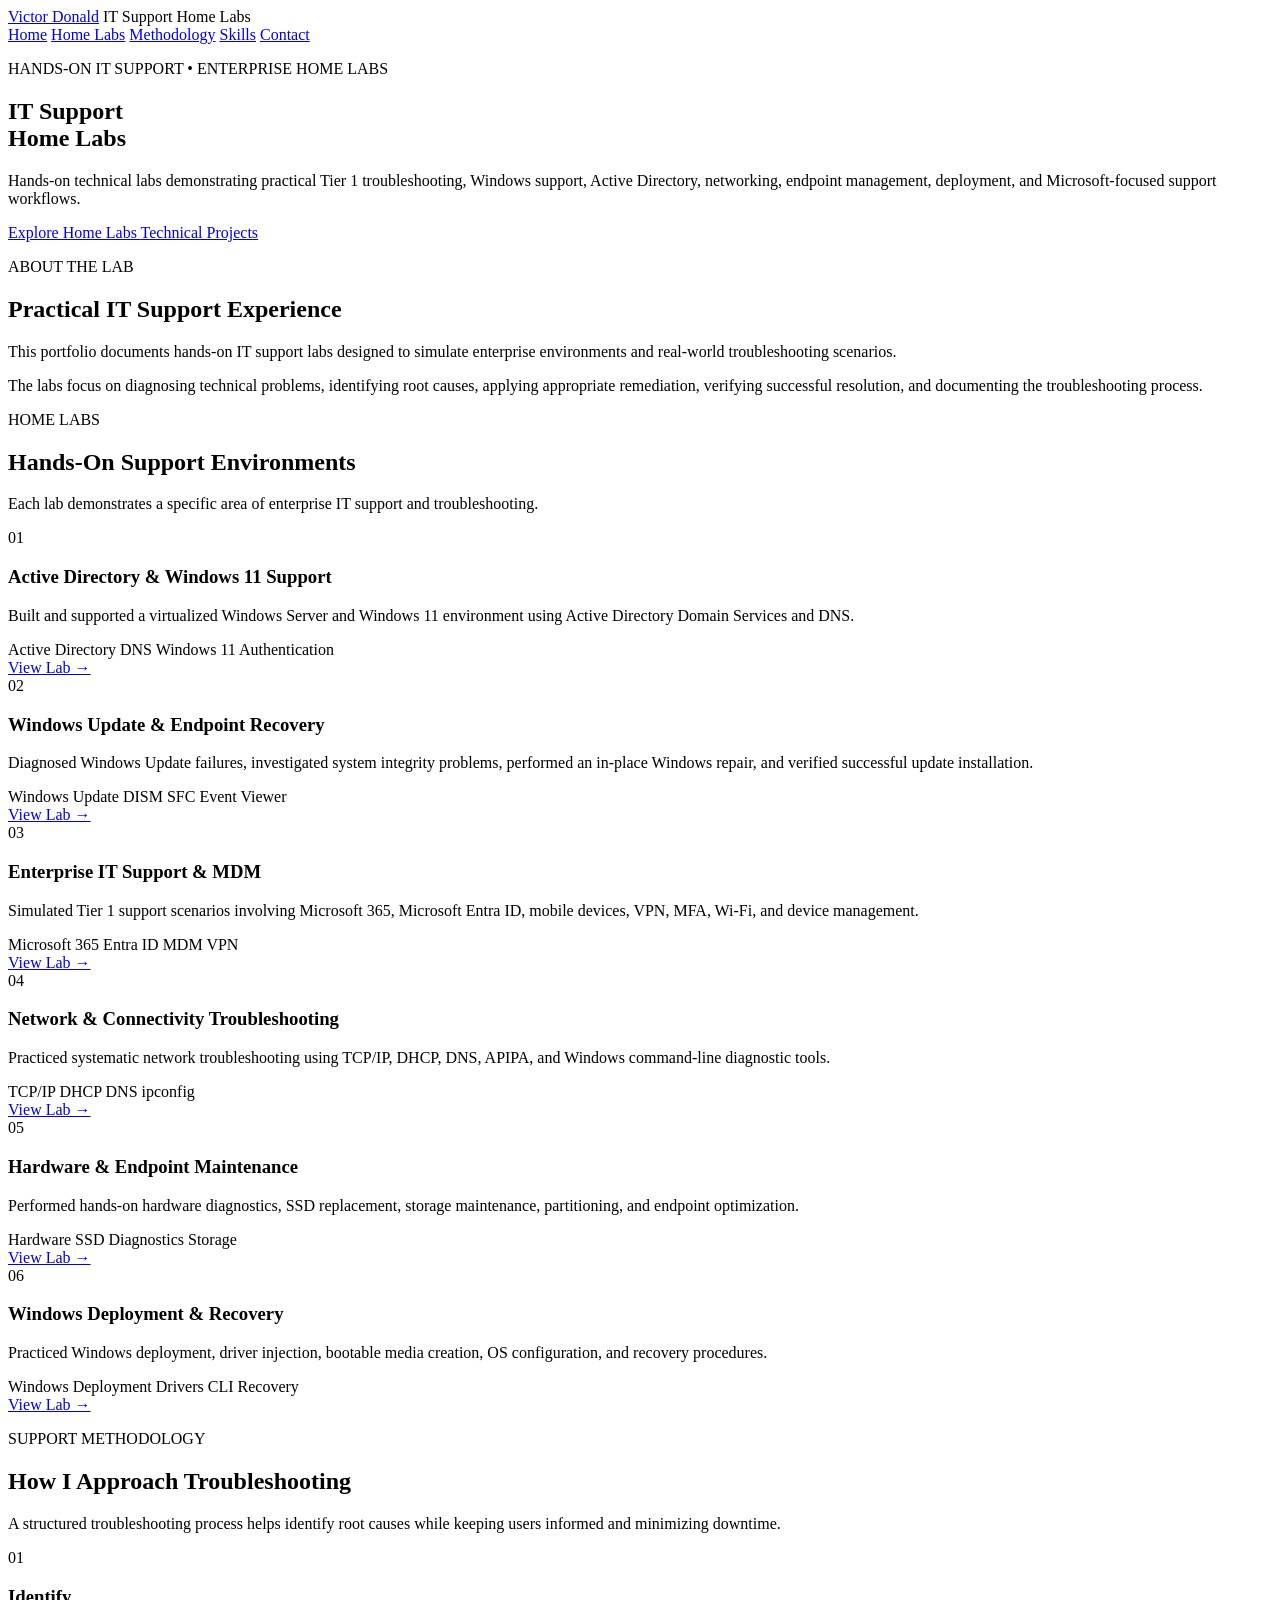
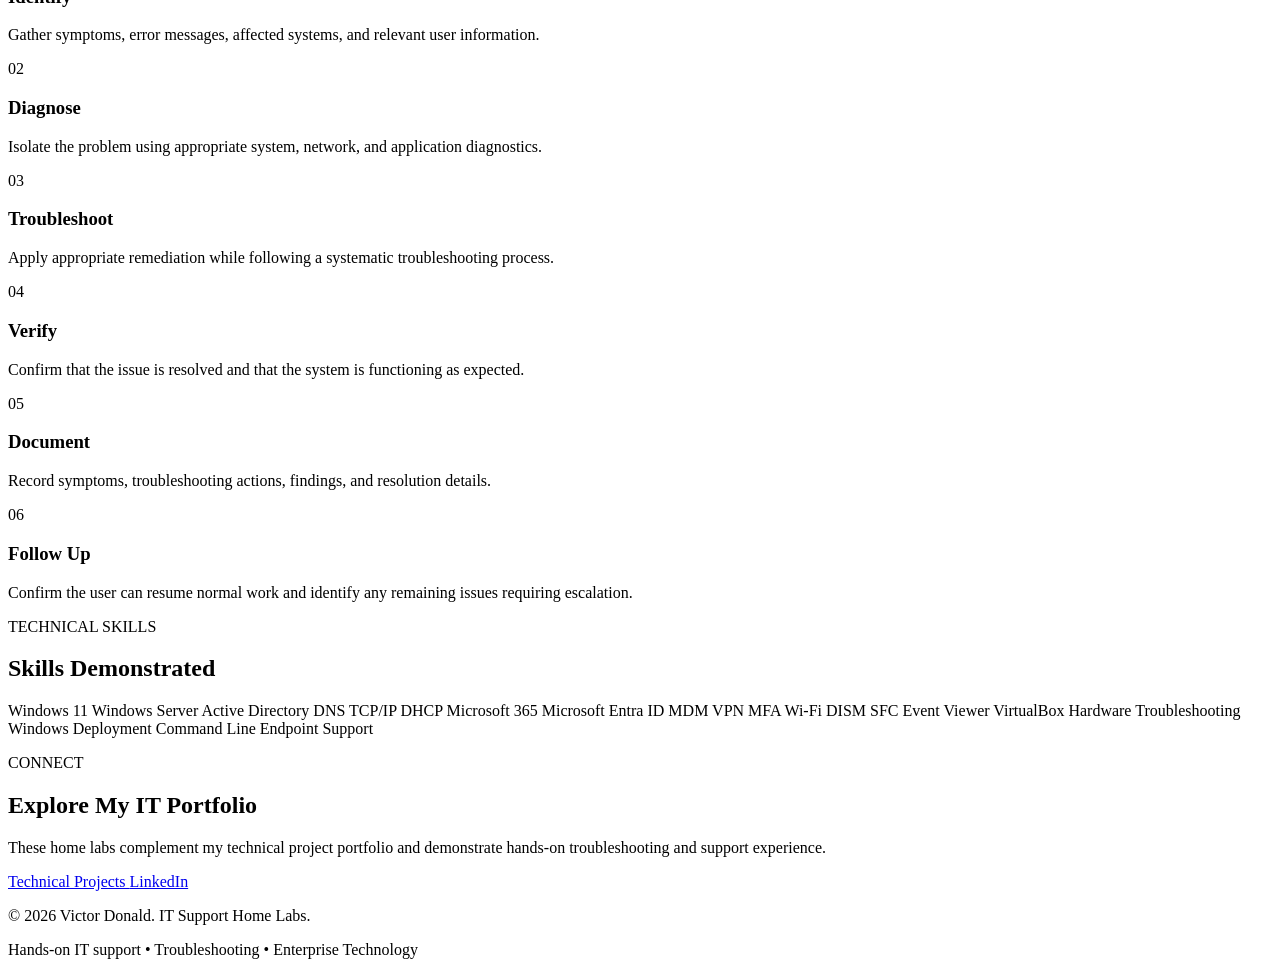
==== index.html @ 806b3d4f "Create index.html" ====
<!DOCTYPE html>
<html lang="en">
<head>
    <meta charset="UTF-8">
    <meta name="viewport" content="width=device-width, initial-scale=1.0">

    <title>Victor Donald | IT Support Home Labs</title>

    <meta name="description"
          content="Victor Donald's IT Support Home Labs demonstrating hands-on enterprise IT support, Windows troubleshooting, Active Directory, networking, endpoint support, deployment, and MDM.">

    <link rel="stylesheet" href="style.css">
</head>

<body>

<header class="site-header">
    <div class="container nav-container">

        <div class="brand">
            <a href="index.html">Victor Donald</a>
            <span>IT Support Home Labs</span>
        </div>

        <nav aria-label="Main navigation">
            <a href="#home">Home</a>
            <a href="#labs">Home Labs</a>
            <a href="#methodology">Methodology</a>
            <a href="#skills">Skills</a>
            <a href="#contact">Contact</a>
        </nav>

    </div>
</header>


<main>

    <!-- HERO -->

    <section id="home" class="hero">

        <div class="container hero-content">

            <p class="eyebrow">HANDS-ON IT SUPPORT • ENTERPRISE HOME LABS</p>

            <h1>
                IT Support<br>
                Home Labs
            </h1>

            <p class="hero-text">
                Hands-on technical labs demonstrating practical Tier 1
                troubleshooting, Windows support, Active Directory,
                networking, endpoint management, deployment, and
                Microsoft-focused support workflows.
            </p>

            <div class="hero-buttons">
                <a class="button primary" href="#labs">
                    Explore Home Labs
                </a>

                <a class="button secondary"
                   href="https://victor-donald.github.io/IT-Portfolio/index.html"
                   target="_blank"
                   rel="noopener">
                    Technical Projects
                </a>
            </div>

        </div>

    </section>


    <!-- ABOUT -->

    <section class="section">

        <div class="container narrow">

            <p class="section-label">ABOUT THE LAB</p>

            <h2>Practical IT Support Experience</h2>

            <p>
                This portfolio documents hands-on IT support labs designed
                to simulate enterprise environments and real-world
                troubleshooting scenarios.
            </p>

            <p>
                The labs focus on diagnosing technical problems,
                identifying root causes, applying appropriate remediation,
                verifying successful resolution, and documenting the
                troubleshooting process.
            </p>

        </div>

    </section>


    <!-- LABS -->

    <section id="labs" class="section labs-section">

        <div class="container">

            <p class="section-label">HOME LABS</p>

            <h2>Hands-On Support Environments</h2>

            <p class="section-intro">
                Each lab demonstrates a specific area of enterprise
                IT support and troubleshooting.
            </p>


            <div class="lab-grid">


                <!-- LAB 01 -->

                <article class="lab-card">

                    <div class="lab-number">01</div>

                    <h3>
                        Active Directory &amp;
                        Windows 11 Support
                    </h3>

                    <p>
                        Built and supported a virtualized Windows Server
                        and Windows 11 environment using Active Directory
                        Domain Services and DNS.
                    </p>

                    <div class="tags">
                        <span>Active Directory</span>
                        <span>DNS</span>
                        <span>Windows 11</span>
                        <span>Authentication</span>
                    </div>

                    <a href="active-directory/index.html"
                       class="card-link">
                        View Lab →
                    </a>

                </article>


                <!-- LAB 02 -->

                <article class="lab-card featured">

                    <div class="lab-number">02</div>

                    <h3>
                        Windows Update &
                        Endpoint Recovery
                    </h3>

                    <p>
                        Diagnosed Windows Update failures, investigated
                        system integrity problems, performed an in-place
                        Windows repair, and verified successful update
                        installation.
                    </p>

                    <div class="tags">
                        <span>Windows Update</span>
                        <span>DISM</span>
                        <span>SFC</span>
                        <span>Event Viewer</span>
                    </div>

                    <a href="windows-update-recovery/index.html"
                       class="card-link">
                        View Lab →
                    </a>

                </article>


                <!-- LAB 03 -->

                <article class="lab-card">

                    <div class="lab-number">03</div>

                    <h3>
                        Enterprise IT Support
                        &amp; MDM
                    </h3>

                    <p>
                        Simulated Tier 1 support scenarios involving
                        Microsoft 365, Microsoft Entra ID, mobile devices,
                        VPN, MFA, Wi-Fi, and device management.
                    </p>

                    <div class="tags">
                        <span>Microsoft 365</span>
                        <span>Entra ID</span>
                        <span>MDM</span>
                        <span>VPN</span>
                    </div>

                    <a href="enterprise-support-mdm/index.html"
                       class="card-link">
                        View Lab →
                    </a>

                </article>


                <!-- LAB 04 -->

                <article class="lab-card">

                    <div class="lab-number">04</div>

                    <h3>
                        Network &amp;
                        Connectivity Troubleshooting
                    </h3>

                    <p>
                        Practiced systematic network troubleshooting
                        using TCP/IP, DHCP, DNS, APIPA, and Windows
                        command-line diagnostic tools.
                    </p>

                    <div class="tags">
                        <span>TCP/IP</span>
                        <span>DHCP</span>
                        <span>DNS</span>
                        <span>ipconfig</span>
                    </div>

                    <a href="network-troubleshooting/index.html"
                       class="card-link">
                        View Lab →
                    </a>

                </article>


                <!-- LAB 05 -->

                <article class="lab-card">

                    <div class="lab-number">05</div>

                    <h3>
                        Hardware &amp;
                        Endpoint Maintenance
                    </h3>

                    <p>
                        Performed hands-on hardware diagnostics,
                        SSD replacement, storage maintenance,
                        partitioning, and endpoint optimization.
                    </p>

                    <div class="tags">
                        <span>Hardware</span>
                        <span>SSD</span>
                        <span>Diagnostics</span>
                        <span>Storage</span>
                    </div>

                    <a href="hardware-maintenance/index.html"
                       class="card-link">
                        View Lab →
                    </a>

                </article>


                <!-- LAB 06 -->

                <article class="lab-card">

                    <div class="lab-number">06</div>

                    <h3>
                        Windows Deployment
                        &amp; Recovery
                    </h3>

                    <p>
                        Practiced Windows deployment, driver injection,
                        bootable media creation, OS configuration,
                        and recovery procedures.
                    </p>

                    <div class="tags">
                        <span>Windows Deployment</span>
                        <span>Drivers</span>
                        <span>CLI</span>
                        <span>Recovery</span>
                    </div>

                    <a href="windows-deployment/index.html"
                       class="card-link">
                        View Lab →
                    </a>

                </article>

            </div>

        </div>

    </section>


    <!-- METHODOLOGY -->

    <section id="methodology" class="section methodology-section">

        <div class="container">

            <p class="section-label">SUPPORT METHODOLOGY</p>

            <h2>How I Approach Troubleshooting</h2>

            <p class="section-intro">
                A structured troubleshooting process helps identify
                root causes while keeping users informed and minimizing
                downtime.
            </p>


            <div class="methodology-grid">

                <div class="method-card">
                    <span>01</span>
                    <h3>Identify</h3>
                    <p>
                        Gather symptoms, error messages, affected
                        systems, and relevant user information.
                    </p>
                </div>

                <div class="method-card">
                    <span>02</span>
                    <h3>Diagnose</h3>
                    <p>
                        Isolate the problem using appropriate system,
                        network, and application diagnostics.
                    </p>
                </div>

                <div class="method-card">
                    <span>03</span>
                    <h3>Troubleshoot</h3>
                    <p>
                        Apply appropriate remediation while following
                        a systematic troubleshooting process.
                    </p>
                </div>

                <div class="method-card">
                    <span>04</span>
                    <h3>Verify</h3>
                    <p>
                        Confirm that the issue is resolved and that
                        the system is functioning as expected.
                    </p>
                </div>

                <div class="method-card">
                    <span>05</span>
                    <h3>Document</h3>
                    <p>
                        Record symptoms, troubleshooting actions,
                        findings, and resolution details.
                    </p>
                </div>

                <div class="method-card">
                    <span>06</span>
                    <h3>Follow Up</h3>
                    <p>
                        Confirm the user can resume normal work and
                        identify any remaining issues requiring escalation.
                    </p>
                </div>

            </div>

        </div>

    </section>


    <!-- SKILLS -->

    <section id="skills" class="section skills-section">

        <div class="container">

            <p class="section-label">TECHNICAL SKILLS</p>

            <h2>Skills Demonstrated</h2>

            <div class="skills-list">

                <span>Windows 11</span>
                <span>Windows Server</span>
                <span>Active Directory</span>
                <span>DNS</span>
                <span>TCP/IP</span>
                <span>DHCP</span>
                <span>Microsoft 365</span>
                <span>Microsoft Entra ID</span>
                <span>MDM</span>
                <span>VPN</span>
                <span>MFA</span>
                <span>Wi-Fi</span>
                <span>DISM</span>
                <span>SFC</span>
                <span>Event Viewer</span>
                <span>VirtualBox</span>
                <span>Hardware Troubleshooting</span>
                <span>Windows Deployment</span>
                <span>Command Line</span>
                <span>Endpoint Support</span>

            </div>

        </div>

    </section>


    <!-- CONTACT -->

    <section id="contact" class="section contact-section">

        <div class="container narrow">

            <p class="section-label">CONNECT</p>

            <h2>Explore My IT Portfolio</h2>

            <p>
                These home labs complement my technical project portfolio
                and demonstrate hands-on troubleshooting and support
                experience.
            </p>

            <div class="contact-links">

                <a href="https://victor-donald.github.io/IT-Portfolio/index.html"
                   target="_blank"
                   rel="noopener">
                    Technical Projects
                </a>

                <a href="https://www.linkedin.com/in/victor-donald-401040420"
                   target="_blank"
                   rel="noopener">
                    LinkedIn
                </a>

            </div>

        </div>

    </section>

</main>


<footer>

    <div class="container footer-content">

        <p>
            © 2026 Victor Donald. IT Support Home Labs.
        </p>

        <p>
            Hands-on IT support • Troubleshooting • Enterprise Technology
        </p>

    </div>

</footer>


</body>
</html>
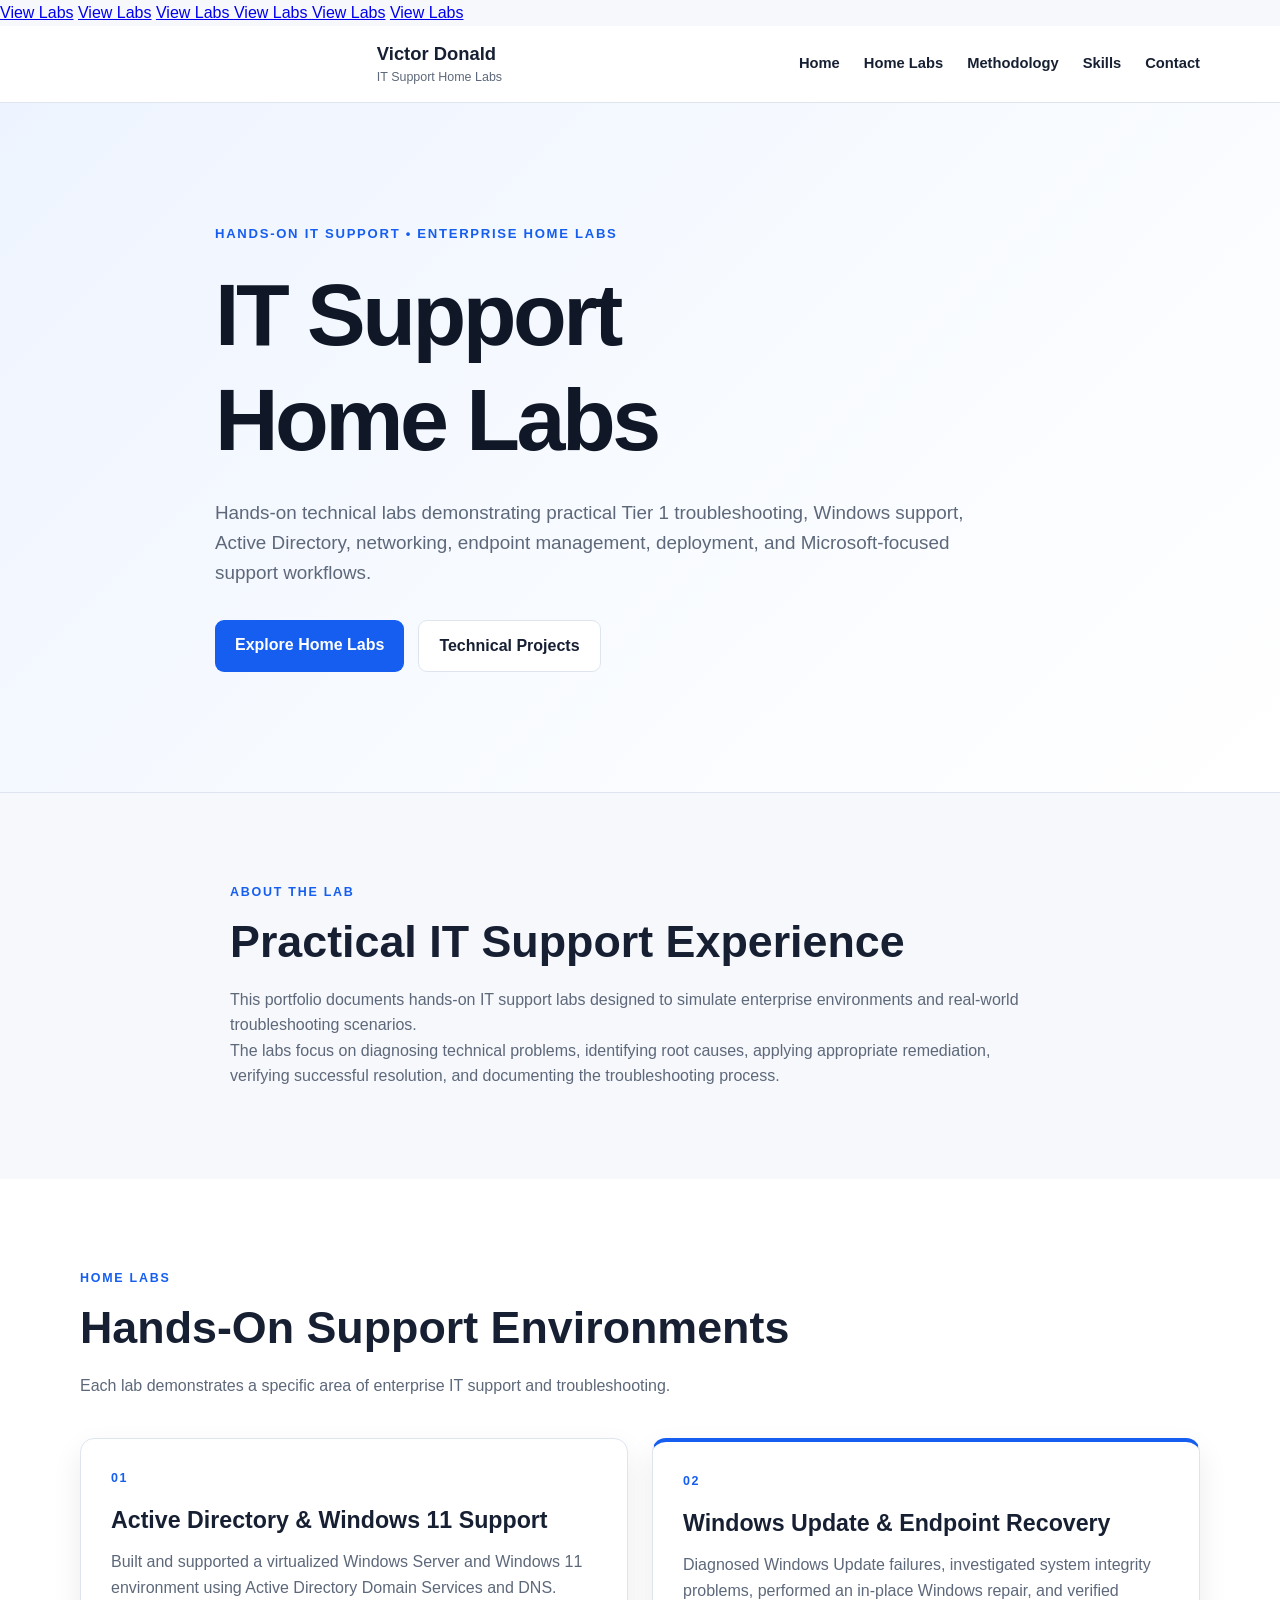
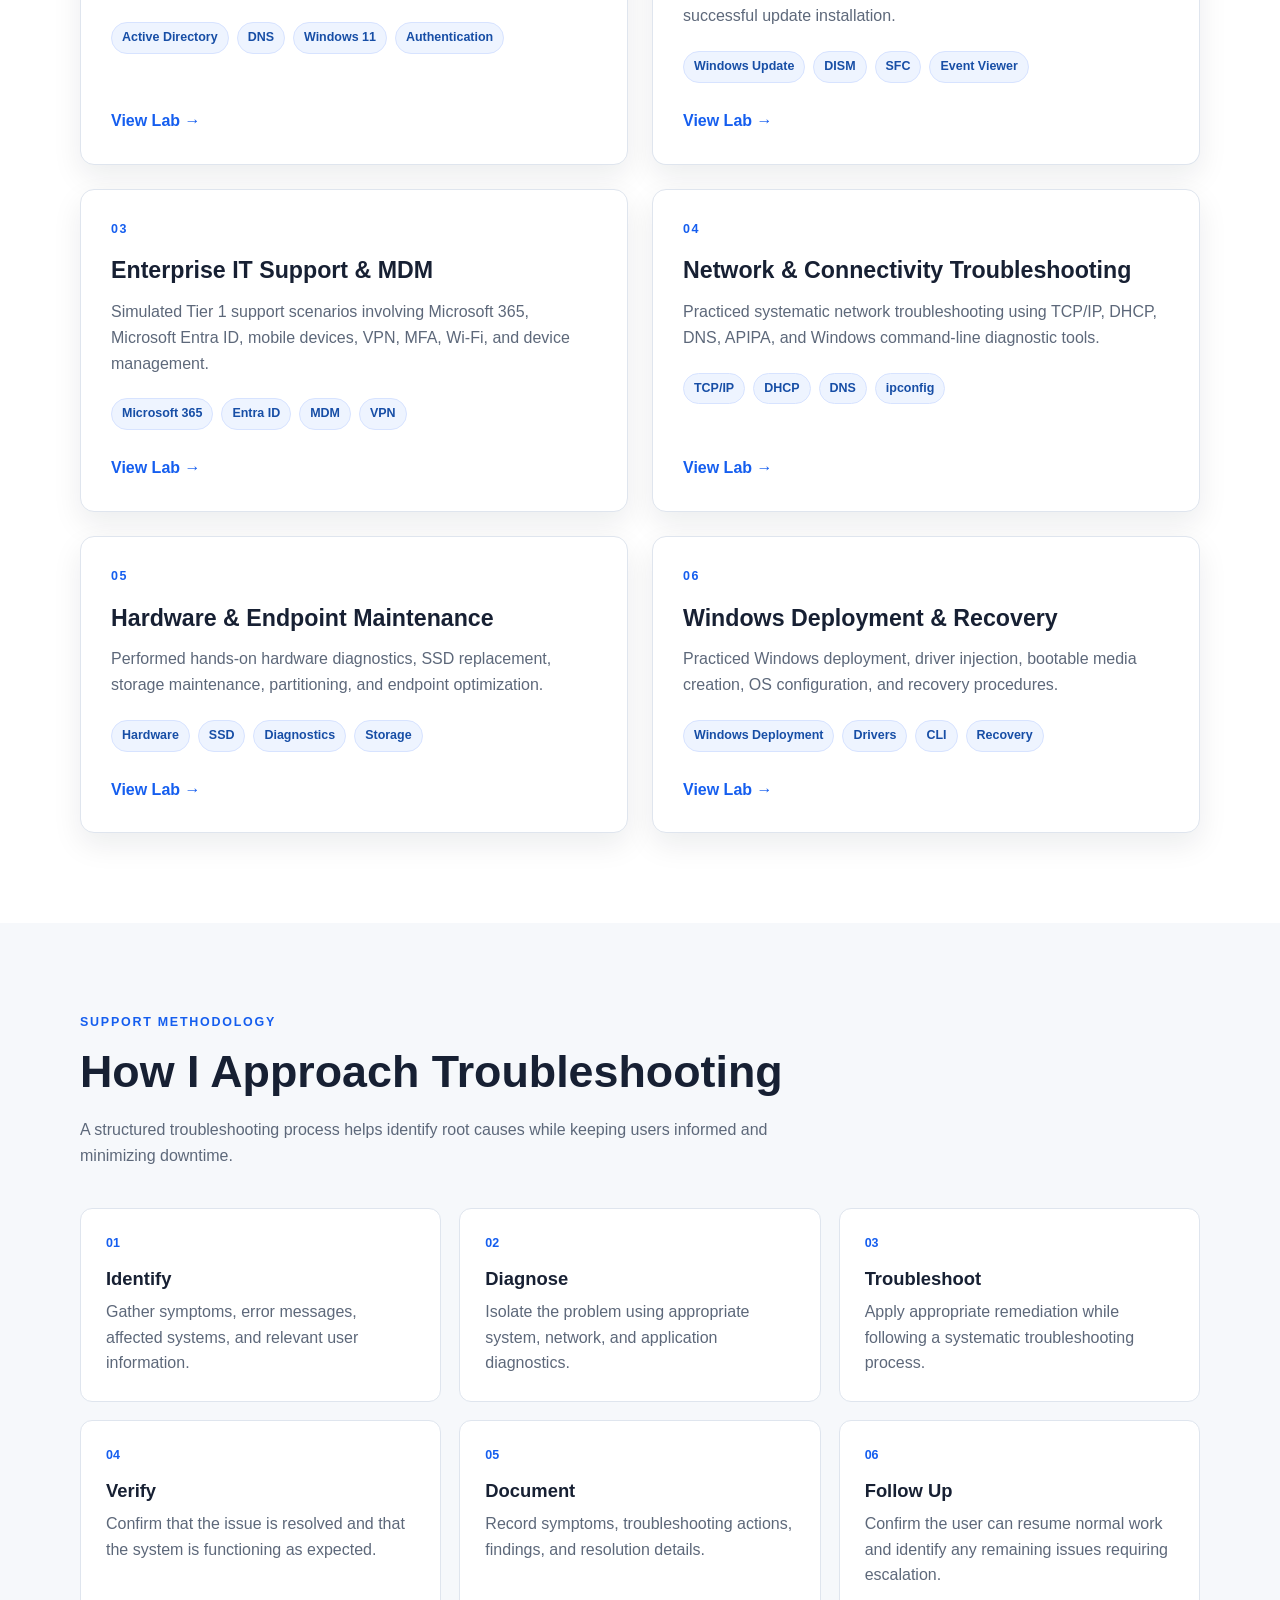
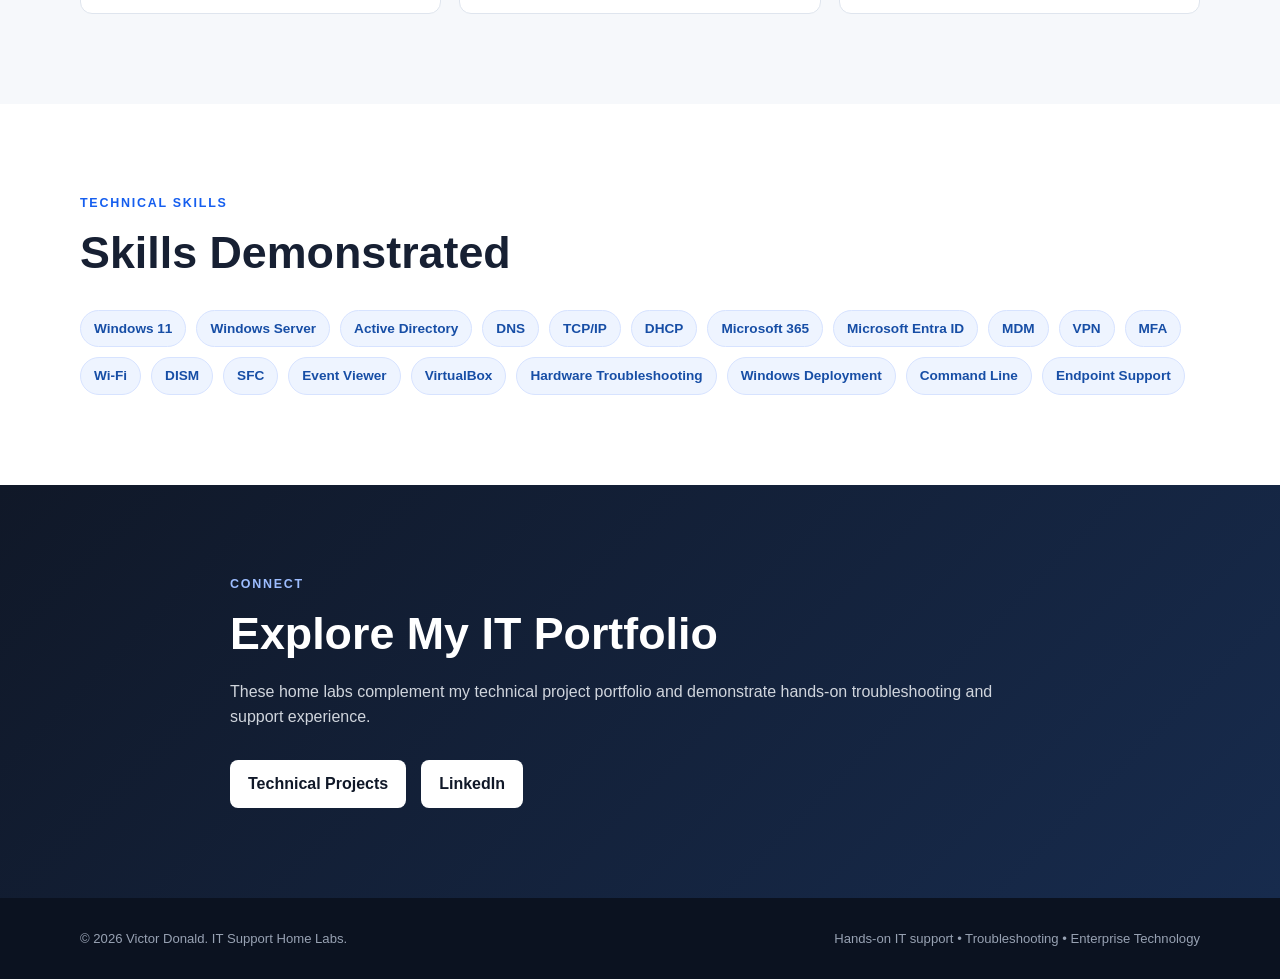
==== commit 131ba1a6: "Update index.html Connect homepage to all home lab pages" ====
--- a/index.html
+++ b/index.html
@@ -13,7 +13,12 @@
 </head>
 
 <body>
-
+<a href= "active-directory/index.html"> View Labs<a>
+<a href= "windows-update-recovery/index.html"> View Labs<a> 
+<a href="enterprise-support-mdm/index.html"> View Labs <a>
+<a href= "network-troubleshooting/index.html">View Labs <a>
+<a href= "hardware-maintenance/index.html"> View Labs<a>
+<a href= "hardware-maintenance/index.html"> View Labs<a>
 <header class="site-header">
     <div class="container nav-container">
 
--- a/style.css
+++ b/style.css
@@ -0,0 +1,560 @@
+/* =========================================================
+   Victor Donald | IT Support Home Labs
+   Main Stylesheet
+   ========================================================= */
+
+:root {
+    --bg: #f6f8fb;
+    --surface: #ffffff;
+    --text: #172033;
+    --muted: #5d687a;
+    --accent: #155eef;
+    --accent-dark: #0f4bc4;
+    --border: #dfe5ee;
+    --dark: #101828;
+    --shadow: 0 12px 30px rgba(16, 24, 40, 0.08);
+    --radius: 14px;
+}
+
+
+/* =========================================================
+   RESET
+   ========================================================= */
+
+* {
+    box-sizing: border-box;
+    margin: 0;
+    padding: 0;
+}
+
+
+html {
+    scroll-behavior: smooth;
+}
+
+
+body {
+    font-family:
+        -apple-system,
+        BlinkMacSystemFont,
+        "Segoe UI",
+        Roboto,
+        Helvetica,
+        Arial,
+        sans-serif;
+
+    background: var(--bg);
+    color: var(--text);
+    line-height: 1.6;
+}
+
+
+/* =========================================================
+   GENERAL
+   ========================================================= */
+
+.container {
+    width: min(1120px, 92%);
+    margin: 0 auto;
+}
+
+
+.narrow {
+    max-width: 820px;
+}
+
+
+.section {
+    padding: 90px 0;
+}
+
+
+.section-label {
+    color: var(--accent);
+    font-size: 0.78rem;
+    font-weight: 800;
+    letter-spacing: 0.14em;
+    margin-bottom: 12px;
+    text-transform: uppercase;
+}
+
+
+h1,
+h2,
+h3 {
+    line-height: 1.2;
+}
+
+
+h2 {
+    font-size: clamp(2rem, 4vw, 2.8rem);
+    margin-bottom: 18px;
+}
+
+
+p {
+    color: var(--muted);
+}
+
+
+/* =========================================================
+   HEADER
+   ========================================================= */
+
+.site-header {
+    background: rgba(255, 255, 255, 0.96);
+    border-bottom: 1px solid var(--border);
+    position: sticky;
+    top: 0;
+    z-index: 1000;
+    backdrop-filter: blur(10px);
+}
+
+
+.nav-container {
+    align-items: center;
+    display: flex;
+    justify-content: space-between;
+    min-height: 76px;
+    gap: 30px;
+}
+
+
+.brand {
+    display: flex;
+    flex-direction: column;
+}
+
+
+.brand a {
+    color: var(--text);
+    font-size: 1.15rem;
+    font-weight: 800;
+    text-decoration: none;
+}
+
+
+.brand span {
+    color: var(--muted);
+    font-size: 0.78rem;
+}
+
+
+nav {
+    align-items: center;
+    display: flex;
+    gap: 24px;
+}
+
+
+nav a {
+    color: var(--text);
+    font-size: 0.92rem;
+    font-weight: 600;
+    text-decoration: none;
+    transition: color 0.2s ease;
+}
+
+
+nav a:hover {
+    color: var(--accent);
+}
+
+
+/* =========================================================
+   HERO
+   ========================================================= */
+
+.hero {
+    background:
+        linear-gradient(
+            135deg,
+            #eef4ff 0%,
+            #f8fbff 55%,
+            #ffffff 100%
+        );
+
+    border-bottom: 1px solid var(--border);
+    padding: 120px 0;
+}
+
+
+.hero-content {
+    max-width: 850px;
+}
+
+
+.eyebrow {
+    color: var(--accent);
+    font-size: 0.82rem;
+    font-weight: 800;
+    letter-spacing: 0.13em;
+    margin-bottom: 18px;
+}
+
+
+.hero h1 {
+    color: var(--dark);
+    font-size: clamp(3rem, 7vw, 5.5rem);
+    letter-spacing: -0.04em;
+    margin-bottom: 25px;
+}
+
+
+.hero-text {
+    font-size: 1.18rem;
+    max-width: 760px;
+}
+
+
+.hero-buttons {
+    display: flex;
+    flex-wrap: wrap;
+    gap: 14px;
+    margin-top: 32px;
+}
+
+
+.button {
+    border-radius: 9px;
+    display: inline-block;
+    font-weight: 700;
+    padding: 12px 20px;
+    text-decoration: none;
+    transition:
+        transform 0.2s ease,
+        background 0.2s ease;
+}
+
+
+.button:hover {
+    transform: translateY(-2px);
+}
+
+
+.button.primary {
+    background: var(--accent);
+    color: #ffffff;
+}
+
+
+.button.primary:hover {
+    background: var(--accent-dark);
+}
+
+
+.button.secondary {
+    background: #ffffff;
+    border: 1px solid var(--border);
+    color: var(--text);
+}
+
+
+/* =========================================================
+   LABS
+   ========================================================= */
+
+.labs-section {
+    background: #ffffff;
+}
+
+
+.section-intro {
+    margin-bottom: 40px;
+    max-width: 760px;
+}
+
+
+.lab-grid {
+    display: grid;
+    grid-template-columns: repeat(2, 1fr);
+    gap: 24px;
+}
+
+
+.lab-card {
+    background: var(--surface);
+    border: 1px solid var(--border);
+    border-radius: var(--radius);
+    box-shadow: var(--shadow);
+    display: flex;
+    flex-direction: column;
+    padding: 30px;
+    transition:
+        transform 0.2s ease,
+        box-shadow 0.2s ease;
+}
+
+
+.lab-card:hover {
+    box-shadow: 0 18px 40px rgba(16, 24, 40, 0.12);
+    transform: translateY(-4px);
+}
+
+
+.lab-card.featured {
+    border-top: 4px solid var(--accent);
+}
+
+
+.lab-number {
+    color: var(--accent);
+    font-size: 0.78rem;
+    font-weight: 800;
+    letter-spacing: 0.12em;
+    margin-bottom: 18px;
+}
+
+
+.lab-card h3 {
+    font-size: 1.45rem;
+    margin-bottom: 14px;
+}
+
+
+.lab-card p {
+    margin-bottom: 22px;
+}
+
+
+.tags {
+    display: flex;
+    flex-wrap: wrap;
+    gap: 8px;
+    margin-bottom: 25px;
+}
+
+
+.tags span,
+.skills-list span {
+    background: #eef4ff;
+    border: 1px solid #d7e3ff;
+    border-radius: 999px;
+    color: #174ea6;
+    font-size: 0.78rem;
+    font-weight: 700;
+    padding: 5px 10px;
+}
+
+
+.card-link {
+    color: var(--accent);
+    font-weight: 800;
+    margin-top: auto;
+    text-decoration: none;
+}
+
+
+.card-link:hover {
+    color: var(--accent-dark);
+}
+
+
+/* =========================================================
+   METHODOLOGY
+   ========================================================= */
+
+.methodology-section {
+    background: var(--bg);
+}
+
+
+.methodology-grid {
+    display: grid;
+    grid-template-columns: repeat(3, 1fr);
+    gap: 18px;
+    margin-top: 40px;
+}
+
+
+.method-card {
+    background: #ffffff;
+    border: 1px solid var(--border);
+    border-radius: 12px;
+    padding: 25px;
+}
+
+
+.method-card span {
+    color: var(--accent);
+    display: block;
+    font-size: 0.78rem;
+    font-weight: 800;
+    margin-bottom: 14px;
+}
+
+
+.method-card h3 {
+    font-size: 1.15rem;
+    margin-bottom: 9px;
+}
+
+
+/* =========================================================
+   SKILLS
+   ========================================================= */
+
+.skills-section {
+    background: #ffffff;
+}
+
+
+.skills-list {
+    display: flex;
+    flex-wrap: wrap;
+    gap: 10px;
+    margin-top: 30px;
+}
+
+
+.skills-list span {
+    font-size: 0.85rem;
+    padding: 7px 13px;
+}
+
+
+/* =========================================================
+   CONTACT
+   ========================================================= */
+
+.contact-section {
+    background:
+        linear-gradient(
+            135deg,
+            #101828 0%,
+            #172b4d 100%
+        );
+}
+
+
+.contact-section .section-label {
+    color: #9dbdff;
+}
+
+
+.contact-section h2 {
+    color: #ffffff;
+}
+
+
+.contact-section p {
+    color: #d0d5dd;
+}
+
+
+.contact-links {
+    display: flex;
+    flex-wrap: wrap;
+    gap: 15px;
+    margin-top: 30px;
+}
+
+
+.contact-links a {
+    background: #ffffff;
+    border-radius: 8px;
+    color: var(--dark);
+    font-weight: 700;
+    padding: 11px 18px;
+    text-decoration: none;
+}
+
+
+.contact-links a:hover {
+    background: #eef4ff;
+}
+
+
+/* =========================================================
+   FOOTER
+   ========================================================= */
+
+footer {
+    background: #0b1220;
+    padding: 30px 0;
+}
+
+
+.footer-content {
+    align-items: center;
+    display: flex;
+    justify-content: space-between;
+    gap: 20px;
+}
+
+
+.footer-content p {
+    color: #98a2b3;
+    font-size: 0.82rem;
+}
+
+
+/* =========================================================
+   RESPONSIVE
+   ========================================================= */
+
+@media (max-width: 900px) {
+
+    .nav-container {
+        align-items: flex-start;
+        flex-direction: column;
+        padding: 18px 0;
+    }
+
+
+    nav {
+        flex-wrap: wrap;
+        gap: 14px 18px;
+    }
+
+
+    .lab-grid {
+        grid-template-columns: 1fr;
+    }
+
+
+    .methodology-grid {
+        grid-template-columns: repeat(2, 1fr);
+    }
+
+}
+
+
+@media (max-width: 600px) {
+
+    .section {
+        padding: 65px 0;
+    }
+
+
+    .hero {
+        padding: 80px 0;
+    }
+
+
+    .hero h1 {
+        font-size: 3rem;
+    }
+
+
+    .hero-text {
+        font-size: 1rem;
+    }
+
+
+    .methodology-grid {
+        grid-template-columns: 1fr;
+    }
+
+
+    .footer-content {
+        align-items: flex-start;
+        flex-direction: column;
+    }
+
+
+    nav {
+        font-size: 0.85rem;
+    }
+
+}
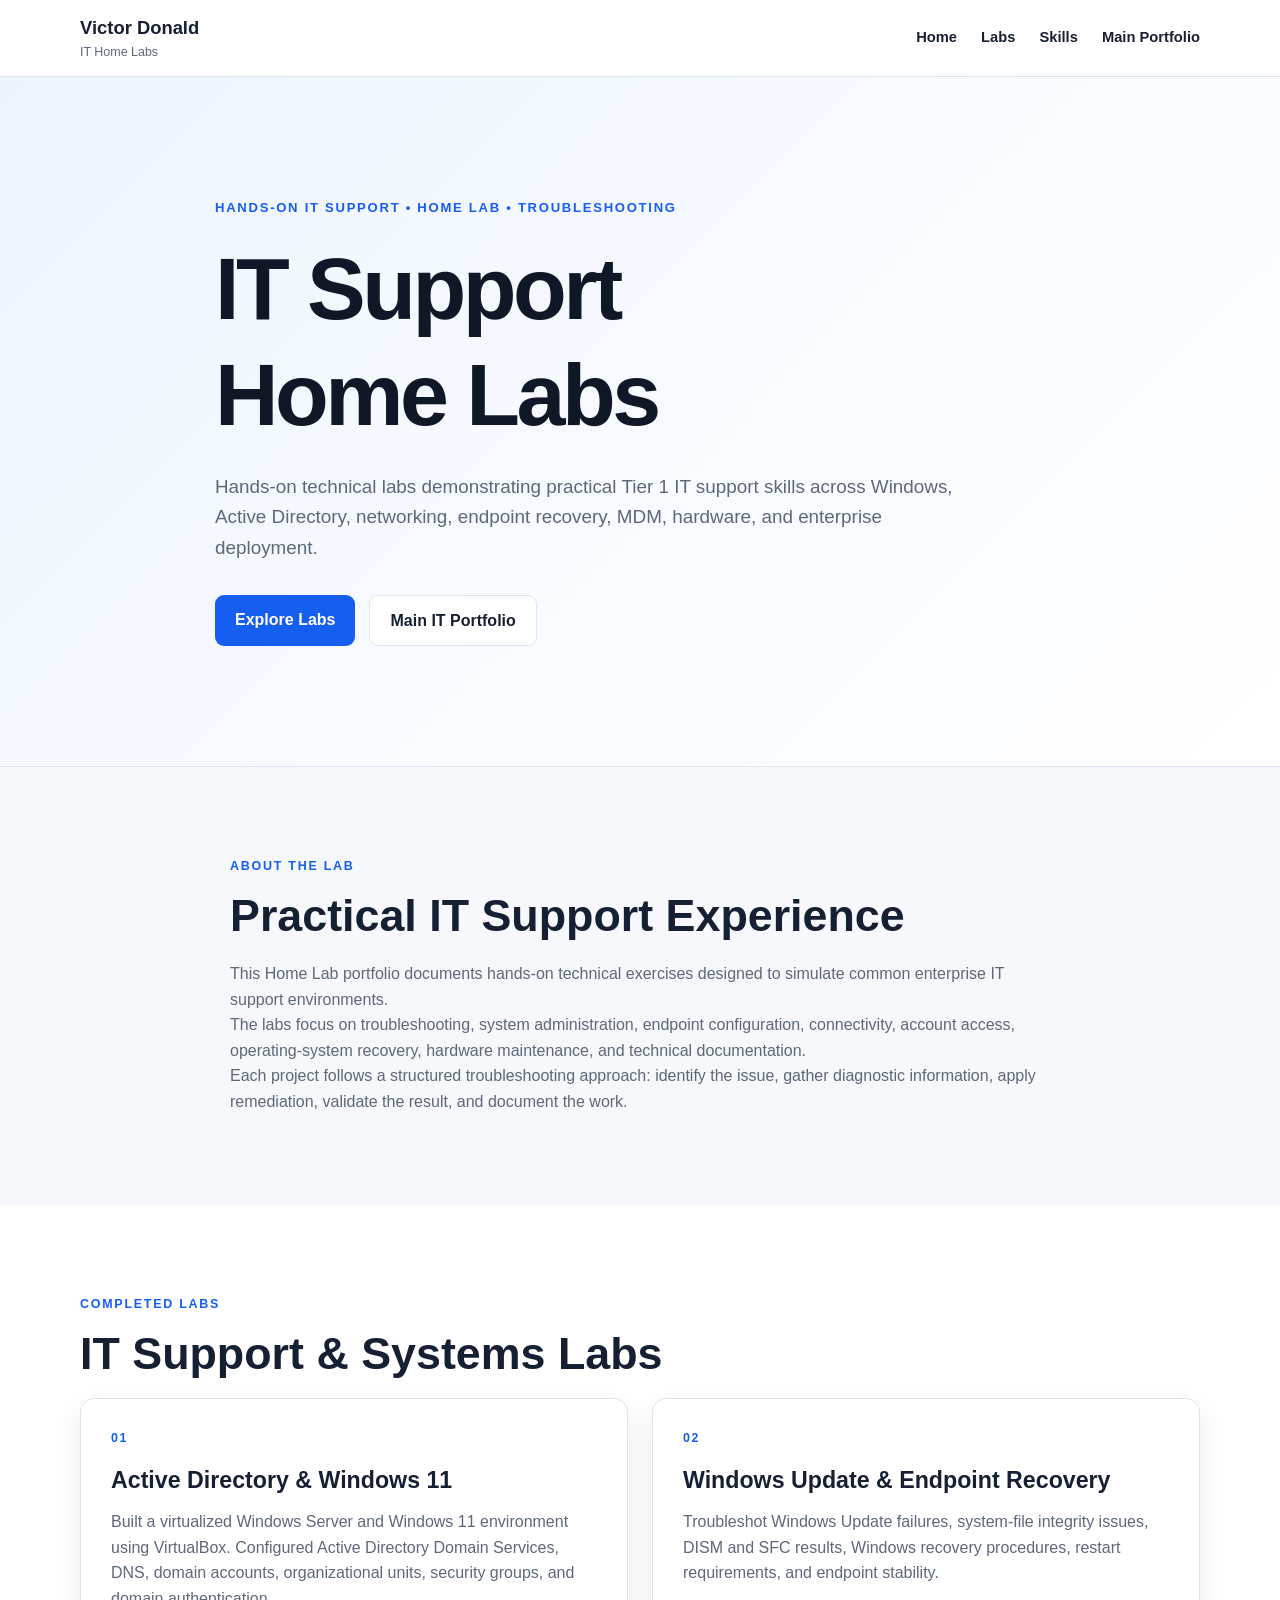
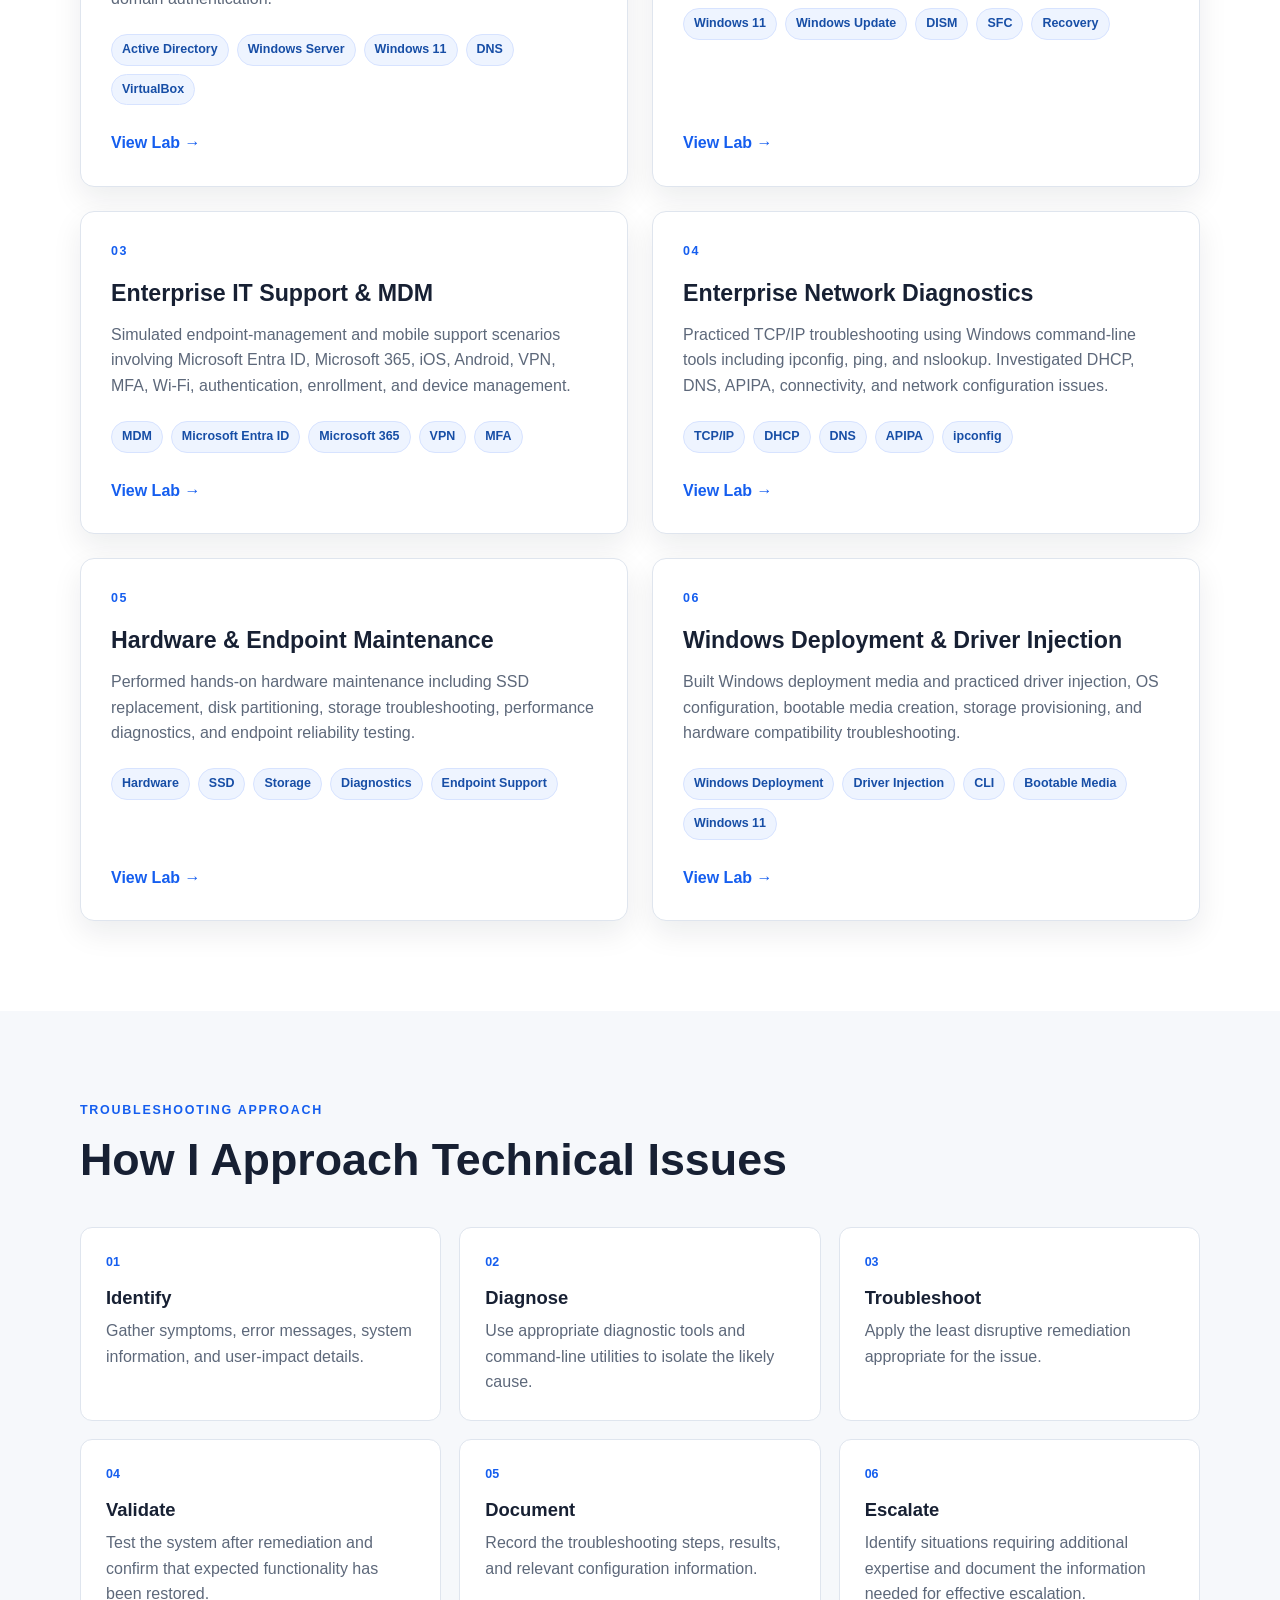
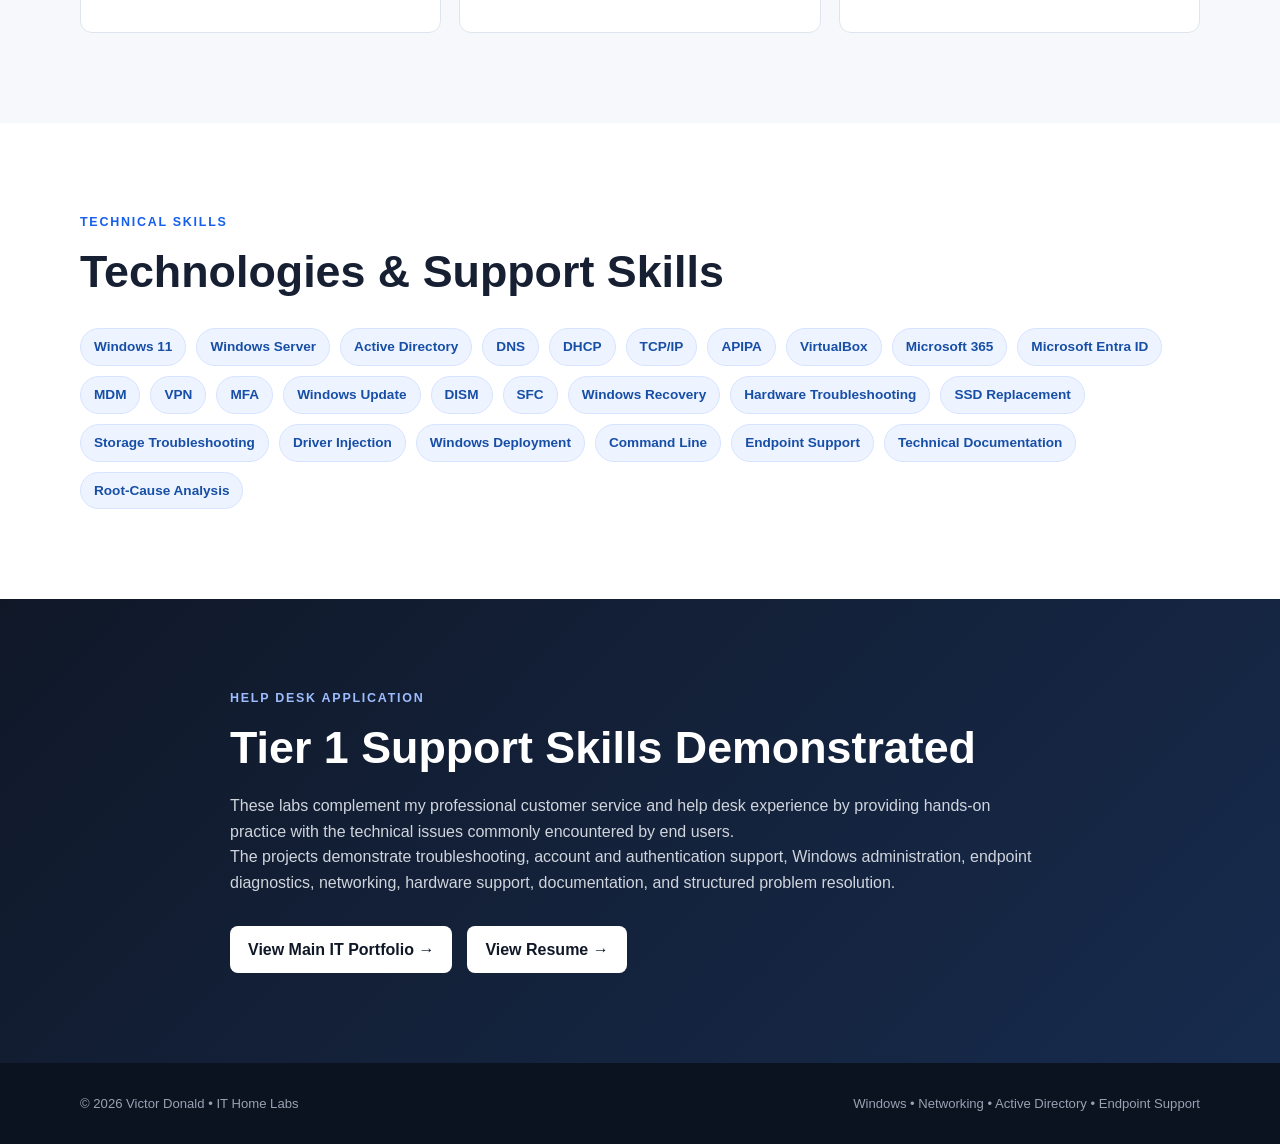
==== commit d61bbe21: "Update index.html" ====
--- a/index.html
+++ b/index.html
@@ -1,499 +1,794 @@
 <!DOCTYPE html>
 <html lang="en">
+
 <head>
+
     <meta charset="UTF-8">
+
     <meta name="viewport" content="width=device-width, initial-scale=1.0">
 
-    <title>Victor Donald | IT Support Home Labs</title>
+    <title>
+        IT Home Labs | Victor Donald
+    </title>
 
     <meta name="description"
-          content="Victor Donald's IT Support Home Labs demonstrating hands-on enterprise IT support, Windows troubleshooting, Active Directory, networking, endpoint support, deployment, and MDM.">
+          content="Victor Donald's IT Home Lab portfolio demonstrating hands-on Active Directory, Windows 11, endpoint recovery, MDM, networking, hardware, and Windows deployment skills.">
 
     <link rel="stylesheet" href="style.css">
+
 </head>
 
+
 <body>
-<a href= "active-directory/index.html"> View Labs<a>
-<a href= "windows-update-recovery/index.html"> View Labs<a> 
-<a href="enterprise-support-mdm/index.html"> View Labs <a>
-<a href= "network-troubleshooting/index.html">View Labs <a>
-<a href= "hardware-maintenance/index.html"> View Labs<a>
-<a href= "hardware-maintenance/index.html"> View Labs<a>
+
+
+<!-- HEADER -->
+
 <header class="site-header">
+
     <div class="container nav-container">
 
         <div class="brand">
-            <a href="index.html">Victor Donald</a>
-            <span>IT Support Home Labs</span>
+
+            <a href="index.html">
+                Victor Donald
+            </a>
+
+            <span>
+                IT Home Labs
+            </span>
+
         </div>
 
+
         <nav aria-label="Main navigation">
-            <a href="#home">Home</a>
-            <a href="#labs">Home Labs</a>
-            <a href="#methodology">Methodology</a>
-            <a href="#skills">Skills</a>
-            <a href="#contact">Contact</a>
+
+            <a href="index.html">
+                Home
+            </a>
+
+            <a href="#labs">
+                Labs
+            </a>
+
+            <a href="#skills">
+                Skills
+            </a>
+
+            <a href="https://victor-donald.github.io/IT-Portfolio/">
+                Main Portfolio
+            </a>
+
         </nav>
 
     </div>
+
 </header>
 
 
-<main>
-
-    <!-- HERO -->
-
-    <section id="home" class="hero">
-
-        <div class="container hero-content">
-
-            <p class="eyebrow">HANDS-ON IT SUPPORT • ENTERPRISE HOME LABS</p>
-
-            <h1>
-                IT Support<br>
-                Home Labs
-            </h1>
-
-            <p class="hero-text">
-                Hands-on technical labs demonstrating practical Tier 1
-                troubleshooting, Windows support, Active Directory,
-                networking, endpoint management, deployment, and
-                Microsoft-focused support workflows.
-            </p>
-
-            <div class="hero-buttons">
-                <a class="button primary" href="#labs">
-                    Explore Home Labs
+
+<!-- HERO -->
+
+<section class="hero">
+
+    <div class="container hero-content">
+
+        <p class="eyebrow">
+            HANDS-ON IT SUPPORT • HOME LAB • TROUBLESHOOTING
+        </p>
+
+
+        <h1>
+            IT Support<br>
+            Home Labs
+        </h1>
+
+
+        <p class="hero-text">
+
+            Hands-on technical labs demonstrating practical
+            Tier 1 IT support skills across Windows, Active Directory,
+            networking, endpoint recovery, MDM, hardware, and
+            enterprise deployment.
+
+        </p>
+
+
+        <div class="hero-buttons">
+
+            <a class="button primary"
+               href="#labs">
+                Explore Labs
+            </a>
+
+
+            <a class="button secondary"
+               href="https://victor-donald.github.io/IT-Portfolio/">
+                Main IT Portfolio
+            </a>
+
+        </div>
+
+    </div>
+
+</section>
+
+
+
+<!-- INTRODUCTION -->
+
+<section class="section">
+
+    <div class="container narrow">
+
+        <p class="section-label">
+            ABOUT THE LAB
+        </p>
+
+
+        <h2>
+            Practical IT Support Experience
+        </h2>
+
+
+        <p>
+
+            This Home Lab portfolio documents hands-on technical
+            exercises designed to simulate common enterprise IT
+            support environments.
+
+        </p>
+
+
+        <p>
+
+            The labs focus on troubleshooting, system
+            administration, endpoint configuration, connectivity,
+            account access, operating-system recovery, hardware
+            maintenance, and technical documentation.
+
+        </p>
+
+
+        <p>
+
+            Each project follows a structured troubleshooting
+            approach: identify the issue, gather diagnostic
+            information, apply remediation, validate the result,
+            and document the work.
+
+        </p>
+
+    </div>
+
+</section>
+
+
+
+<!-- LABS -->
+
+<section id="labs" class="section labs-section">
+
+    <div class="container">
+
+        <p class="section-label">
+            COMPLETED LABS
+        </p>
+
+
+        <h2>
+            IT Support &amp; Systems Labs
+        </h2>
+
+
+        <div class="lab-grid">
+
+
+            <!-- ACTIVE DIRECTORY -->
+
+            <article class="lab-card">
+
+                <div class="lab-number">
+                    01
+                </div>
+
+
+                <h3>
+                    Active Directory &amp; Windows 11
+                </h3>
+
+
+                <p>
+
+                    Built a virtualized Windows Server and
+                    Windows 11 environment using VirtualBox.
+                    Configured Active Directory Domain Services,
+                    DNS, domain accounts, organizational units,
+                    security groups, and domain authentication.
+
+                </p>
+
+
+                <div class="tags">
+
+                    <span>Active Directory</span>
+
+                    <span>Windows Server</span>
+
+                    <span>Windows 11</span>
+
+                    <span>DNS</span>
+
+                    <span>VirtualBox</span>
+
+                </div>
+
+
+                <a class="card-link"
+                   href="active-directory.html">
+
+                    View Lab →
+
                 </a>
 
-                <a class="button secondary"
-                   href="https://victor-donald.github.io/IT-Portfolio/index.html"
-                   target="_blank"
-                   rel="noopener">
-                    Technical Projects
+            </article>
+
+
+
+            <!-- WINDOWS UPDATE -->
+
+            <article class="lab-card">
+
+                <div class="lab-number">
+                    02
+                </div>
+
+
+                <h3>
+                    Windows Update &amp; Endpoint Recovery
+                </h3>
+
+
+                <p>
+
+                    Troubleshot Windows Update failures,
+                    system-file integrity issues, DISM and SFC
+                    results, Windows recovery procedures,
+                    restart requirements, and endpoint
+                    stability.
+
+                </p>
+
+
+                <div class="tags">
+
+                    <span>Windows 11</span>
+
+                    <span>Windows Update</span>
+
+                    <span>DISM</span>
+
+                    <span>SFC</span>
+
+                    <span>Recovery</span>
+
+                </div>
+
+
+                <a class="card-link"
+                   href="windows-update.html">
+
+                    View Lab →
+
                 </a>
+
+            </article>
+
+
+
+            <!-- MDM -->
+
+            <article class="lab-card">
+
+                <div class="lab-number">
+                    03
+                </div>
+
+
+                <h3>
+                    Enterprise IT Support &amp; MDM
+                </h3>
+
+
+                <p>
+
+                    Simulated endpoint-management and mobile
+                    support scenarios involving Microsoft Entra ID,
+                    Microsoft 365, iOS, Android, VPN, MFA, Wi-Fi,
+                    authentication, enrollment, and device
+                    management.
+
+                </p>
+
+
+                <div class="tags">
+
+                    <span>MDM</span>
+
+                    <span>Microsoft Entra ID</span>
+
+                    <span>Microsoft 365</span>
+
+                    <span>VPN</span>
+
+                    <span>MFA</span>
+
+                </div>
+
+
+                <a class="card-link"
+                   href="mdm.html">
+
+                    View Lab →
+
+                </a>
+
+            </article>
+
+
+
+            <!-- NETWORK -->
+
+            <article class="lab-card">
+
+                <div class="lab-number">
+                    04
+                </div>
+
+
+                <h3>
+                    Enterprise Network Diagnostics
+                </h3>
+
+
+                <p>
+
+                    Practiced TCP/IP troubleshooting using
+                    Windows command-line tools including
+                    ipconfig, ping, and nslookup. Investigated
+                    DHCP, DNS, APIPA, connectivity, and
+                    network configuration issues.
+
+                </p>
+
+
+                <div class="tags">
+
+                    <span>TCP/IP</span>
+
+                    <span>DHCP</span>
+
+                    <span>DNS</span>
+
+                    <span>APIPA</span>
+
+                    <span>ipconfig</span>
+
+                </div>
+
+
+                <a class="card-link"
+                   href="network.html">
+
+                    View Lab →
+
+                </a>
+
+            </article>
+
+
+
+            <!-- HARDWARE -->
+
+            <article class="lab-card">
+
+                <div class="lab-number">
+                    05
+                </div>
+
+
+                <h3>
+                    Hardware &amp; Endpoint Maintenance
+                </h3>
+
+
+                <p>
+
+                    Performed hands-on hardware maintenance
+                    including SSD replacement, disk
+                    partitioning, storage troubleshooting,
+                    performance diagnostics, and endpoint
+                    reliability testing.
+
+                </p>
+
+
+                <div class="tags">
+
+                    <span>Hardware</span>
+
+                    <span>SSD</span>
+
+                    <span>Storage</span>
+
+                    <span>Diagnostics</span>
+
+                    <span>Endpoint Support</span>
+
+                </div>
+
+
+                <a class="card-link"
+                   href="hardware.html">
+
+                    View Lab →
+
+                </a>
+
+            </article>
+
+
+
+            <!-- WINDOWS DEPLOYMENT -->
+
+            <article class="lab-card">
+
+                <div class="lab-number">
+                    06
+                </div>
+
+
+                <h3>
+                    Windows Deployment &amp; Driver Injection
+                </h3>
+
+
+                <p>
+
+                    Built Windows deployment media and practiced
+                    driver injection, OS configuration, bootable
+                    media creation, storage provisioning, and
+                    hardware compatibility troubleshooting.
+
+                </p>
+
+
+                <div class="tags">
+
+                    <span>Windows Deployment</span>
+
+                    <span>Driver Injection</span>
+
+                    <span>CLI</span>
+
+                    <span>Bootable Media</span>
+
+                    <span>Windows 11</span>
+
+                </div>
+
+
+                <a class="card-link"
+                   href="windows-deployment.html">
+
+                    View Lab →
+
+                </a>
+
+            </article>
+
+
+        </div>
+
+    </div>
+
+</section>
+
+
+
+<!-- TROUBLESHOOTING APPROACH -->
+
+<section class="section methodology-section">
+
+    <div class="container">
+
+        <p class="section-label">
+            TROUBLESHOOTING APPROACH
+        </p>
+
+
+        <h2>
+            How I Approach Technical Issues
+        </h2>
+
+
+        <div class="methodology-grid">
+
+
+            <div class="method-card">
+
+                <span>01</span>
+
+                <h3>
+                    Identify
+                </h3>
+
+                <p>
+
+                    Gather symptoms, error messages,
+                    system information, and user-impact
+                    details.
+
+                </p>
+
             </div>
 
+
+
+            <div class="method-card">
+
+                <span>02</span>
+
+                <h3>
+                    Diagnose
+                </h3>
+
+                <p>
+
+                    Use appropriate diagnostic tools and
+                    command-line utilities to isolate the
+                    likely cause.
+
+                </p>
+
+            </div>
+
+
+
+            <div class="method-card">
+
+                <span>03</span>
+
+                <h3>
+                    Troubleshoot
+                </h3>
+
+                <p>
+
+                    Apply the least disruptive remediation
+                    appropriate for the issue.
+
+                </p>
+
+            </div>
+
+
+
+            <div class="method-card">
+
+                <span>04</span>
+
+                <h3>
+                    Validate
+                </h3>
+
+                <p>
+
+                    Test the system after remediation and
+                    confirm that expected functionality has
+                    been restored.
+
+                </p>
+
+            </div>
+
+
+
+            <div class="method-card">
+
+                <span>05</span>
+
+                <h3>
+                    Document
+                </h3>
+
+                <p>
+
+                    Record the troubleshooting steps,
+                    results, and relevant configuration
+                    information.
+
+                </p>
+
+            </div>
+
+
+
+            <div class="method-card">
+
+                <span>06</span>
+
+                <h3>
+                    Escalate
+                </h3>
+
+                <p>
+
+                    Identify situations requiring additional
+                    expertise and document the information
+                    needed for effective escalation.
+
+                </p>
+
+            </div>
+
+
         </div>
 
-    </section>
-
-
-    <!-- ABOUT -->
-
-    <section class="section">
-
-        <div class="container narrow">
-
-            <p class="section-label">ABOUT THE LAB</p>
-
-            <h2>Practical IT Support Experience</h2>
-
-            <p>
-                This portfolio documents hands-on IT support labs designed
-                to simulate enterprise environments and real-world
-                troubleshooting scenarios.
-            </p>
-
-            <p>
-                The labs focus on diagnosing technical problems,
-                identifying root causes, applying appropriate remediation,
-                verifying successful resolution, and documenting the
-                troubleshooting process.
-            </p>
+    </div>
+
+</section>
+
+
+
+<!-- SKILLS -->
+
+<section id="skills" class="section skills-section">
+
+    <div class="container">
+
+        <p class="section-label">
+            TECHNICAL SKILLS
+        </p>
+
+
+        <h2>
+            Technologies &amp; Support Skills
+        </h2>
+
+
+        <div class="skills-list">
+
+            <span>Windows 11</span>
+
+            <span>Windows Server</span>
+
+            <span>Active Directory</span>
+
+            <span>DNS</span>
+
+            <span>DHCP</span>
+
+            <span>TCP/IP</span>
+
+            <span>APIPA</span>
+
+            <span>VirtualBox</span>
+
+            <span>Microsoft 365</span>
+
+            <span>Microsoft Entra ID</span>
+
+            <span>MDM</span>
+
+            <span>VPN</span>
+
+            <span>MFA</span>
+
+            <span>Windows Update</span>
+
+            <span>DISM</span>
+
+            <span>SFC</span>
+
+            <span>Windows Recovery</span>
+
+            <span>Hardware Troubleshooting</span>
+
+            <span>SSD Replacement</span>
+
+            <span>Storage Troubleshooting</span>
+
+            <span>Driver Injection</span>
+
+            <span>Windows Deployment</span>
+
+            <span>Command Line</span>
+
+            <span>Endpoint Support</span>
+
+            <span>Technical Documentation</span>
+
+            <span>Root-Cause Analysis</span>
 
         </div>
 
-    </section>
-
-
-    <!-- LABS -->
-
-    <section id="labs" class="section labs-section">
-
-        <div class="container">
-
-            <p class="section-label">HOME LABS</p>
-
-            <h2>Hands-On Support Environments</h2>
-
-            <p class="section-intro">
-                Each lab demonstrates a specific area of enterprise
-                IT support and troubleshooting.
-            </p>
-
-
-            <div class="lab-grid">
-
-
-                <!-- LAB 01 -->
-
-                <article class="lab-card">
-
-                    <div class="lab-number">01</div>
-
-                    <h3>
-                        Active Directory &amp;
-                        Windows 11 Support
-                    </h3>
-
-                    <p>
-                        Built and supported a virtualized Windows Server
-                        and Windows 11 environment using Active Directory
-                        Domain Services and DNS.
-                    </p>
-
-                    <div class="tags">
-                        <span>Active Directory</span>
-                        <span>DNS</span>
-                        <span>Windows 11</span>
-                        <span>Authentication</span>
-                    </div>
-
-                    <a href="active-directory/index.html"
-                       class="card-link">
-                        View Lab →
-                    </a>
-
-                </article>
-
-
-                <!-- LAB 02 -->
-
-                <article class="lab-card featured">
-
-                    <div class="lab-number">02</div>
-
-                    <h3>
-                        Windows Update &
-                        Endpoint Recovery
-                    </h3>
-
-                    <p>
-                        Diagnosed Windows Update failures, investigated
-                        system integrity problems, performed an in-place
-                        Windows repair, and verified successful update
-                        installation.
-                    </p>
-
-                    <div class="tags">
-                        <span>Windows Update</span>
-                        <span>DISM</span>
-                        <span>SFC</span>
-                        <span>Event Viewer</span>
-                    </div>
-
-                    <a href="windows-update-recovery/index.html"
-                       class="card-link">
-                        View Lab →
-                    </a>
-
-                </article>
-
-
-                <!-- LAB 03 -->
-
-                <article class="lab-card">
-
-                    <div class="lab-number">03</div>
-
-                    <h3>
-                        Enterprise IT Support
-                        &amp; MDM
-                    </h3>
-
-                    <p>
-                        Simulated Tier 1 support scenarios involving
-                        Microsoft 365, Microsoft Entra ID, mobile devices,
-                        VPN, MFA, Wi-Fi, and device management.
-                    </p>
-
-                    <div class="tags">
-                        <span>Microsoft 365</span>
-                        <span>Entra ID</span>
-                        <span>MDM</span>
-                        <span>VPN</span>
-                    </div>
-
-                    <a href="enterprise-support-mdm/index.html"
-                       class="card-link">
-                        View Lab →
-                    </a>
-
-                </article>
-
-
-                <!-- LAB 04 -->
-
-                <article class="lab-card">
-
-                    <div class="lab-number">04</div>
-
-                    <h3>
-                        Network &amp;
-                        Connectivity Troubleshooting
-                    </h3>
-
-                    <p>
-                        Practiced systematic network troubleshooting
-                        using TCP/IP, DHCP, DNS, APIPA, and Windows
-                        command-line diagnostic tools.
-                    </p>
-
-                    <div class="tags">
-                        <span>TCP/IP</span>
-                        <span>DHCP</span>
-                        <span>DNS</span>
-                        <span>ipconfig</span>
-                    </div>
-
-                    <a href="network-troubleshooting/index.html"
-                       class="card-link">
-                        View Lab →
-                    </a>
-
-                </article>
-
-
-                <!-- LAB 05 -->
-
-                <article class="lab-card">
-
-                    <div class="lab-number">05</div>
-
-                    <h3>
-                        Hardware &amp;
-                        Endpoint Maintenance
-                    </h3>
-
-                    <p>
-                        Performed hands-on hardware diagnostics,
-                        SSD replacement, storage maintenance,
-                        partitioning, and endpoint optimization.
-                    </p>
-
-                    <div class="tags">
-                        <span>Hardware</span>
-                        <span>SSD</span>
-                        <span>Diagnostics</span>
-                        <span>Storage</span>
-                    </div>
-
-                    <a href="hardware-maintenance/index.html"
-                       class="card-link">
-                        View Lab →
-                    </a>
-
-                </article>
-
-
-                <!-- LAB 06 -->
-
-                <article class="lab-card">
-
-                    <div class="lab-number">06</div>
-
-                    <h3>
-                        Windows Deployment
-                        &amp; Recovery
-                    </h3>
-
-                    <p>
-                        Practiced Windows deployment, driver injection,
-                        bootable media creation, OS configuration,
-                        and recovery procedures.
-                    </p>
-
-                    <div class="tags">
-                        <span>Windows Deployment</span>
-                        <span>Drivers</span>
-                        <span>CLI</span>
-                        <span>Recovery</span>
-                    </div>
-
-                    <a href="windows-deployment/index.html"
-                       class="card-link">
-                        View Lab →
-                    </a>
-
-                </article>
-
-            </div>
+    </div>
+
+</section>
+
+
+
+<!-- JOB RELEVANCE -->
+
+<section class="section contact-section">
+
+    <div class="container narrow">
+
+        <p class="section-label">
+            HELP DESK APPLICATION
+        </p>
+
+
+        <h2>
+            Tier 1 Support Skills Demonstrated
+        </h2>
+
+
+        <p>
+
+            These labs complement my professional customer
+            service and help desk experience by providing
+            hands-on practice with the technical issues commonly
+            encountered by end users.
+
+        </p>
+
+
+        <p>
+
+            The projects demonstrate troubleshooting,
+            account and authentication support, Windows
+            administration, endpoint diagnostics, networking,
+            hardware support, documentation, and structured
+            problem resolution.
+
+        </p>
+
+
+        <div class="contact-links">
+
+            <a href="https://victor-donald.github.io/IT-Portfolio/">
+                View Main IT Portfolio →
+            </a>
+
+
+            <a href="https://victor-donald.github.io/IT-Portfolio/resume.html">
+                View Resume →
+            </a>
 
         </div>
 
-    </section>
-
-
-    <!-- METHODOLOGY -->
-
-    <section id="methodology" class="section methodology-section">
-
-        <div class="container">
-
-            <p class="section-label">SUPPORT METHODOLOGY</p>
-
-            <h2>How I Approach Troubleshooting</h2>
-
-            <p class="section-intro">
-                A structured troubleshooting process helps identify
-                root causes while keeping users informed and minimizing
-                downtime.
-            </p>
-
-
-            <div class="methodology-grid">
-
-                <div class="method-card">
-                    <span>01</span>
-                    <h3>Identify</h3>
-                    <p>
-                        Gather symptoms, error messages, affected
-                        systems, and relevant user information.
-                    </p>
-                </div>
-
-                <div class="method-card">
-                    <span>02</span>
-                    <h3>Diagnose</h3>
-                    <p>
-                        Isolate the problem using appropriate system,
-                        network, and application diagnostics.
-                    </p>
-                </div>
-
-                <div class="method-card">
-                    <span>03</span>
-                    <h3>Troubleshoot</h3>
-                    <p>
-                        Apply appropriate remediation while following
-                        a systematic troubleshooting process.
-                    </p>
-                </div>
-
-                <div class="method-card">
-                    <span>04</span>
-                    <h3>Verify</h3>
-                    <p>
-                        Confirm that the issue is resolved and that
-                        the system is functioning as expected.
-                    </p>
-                </div>
-
-                <div class="method-card">
-                    <span>05</span>
-                    <h3>Document</h3>
-                    <p>
-                        Record symptoms, troubleshooting actions,
-                        findings, and resolution details.
-                    </p>
-                </div>
-
-                <div class="method-card">
-                    <span>06</span>
-                    <h3>Follow Up</h3>
-                    <p>
-                        Confirm the user can resume normal work and
-                        identify any remaining issues requiring escalation.
-                    </p>
-                </div>
-
-            </div>
-
-        </div>
-
-    </section>
-
-
-    <!-- SKILLS -->
-
-    <section id="skills" class="section skills-section">
-
-        <div class="container">
-
-            <p class="section-label">TECHNICAL SKILLS</p>
-
-            <h2>Skills Demonstrated</h2>
-
-            <div class="skills-list">
-
-                <span>Windows 11</span>
-                <span>Windows Server</span>
-                <span>Active Directory</span>
-                <span>DNS</span>
-                <span>TCP/IP</span>
-                <span>DHCP</span>
-                <span>Microsoft 365</span>
-                <span>Microsoft Entra ID</span>
-                <span>MDM</span>
-                <span>VPN</span>
-                <span>MFA</span>
-                <span>Wi-Fi</span>
-                <span>DISM</span>
-                <span>SFC</span>
-                <span>Event Viewer</span>
-                <span>VirtualBox</span>
-                <span>Hardware Troubleshooting</span>
-                <span>Windows Deployment</span>
-                <span>Command Line</span>
-                <span>Endpoint Support</span>
-
-            </div>
-
-        </div>
-
-    </section>
-
-
-    <!-- CONTACT -->
-
-    <section id="contact" class="section contact-section">
-
-        <div class="container narrow">
-
-            <p class="section-label">CONNECT</p>
-
-            <h2>Explore My IT Portfolio</h2>
-
-            <p>
-                These home labs complement my technical project portfolio
-                and demonstrate hands-on troubleshooting and support
-                experience.
-            </p>
-
-            <div class="contact-links">
-
-                <a href="https://victor-donald.github.io/IT-Portfolio/index.html"
-                   target="_blank"
-                   rel="noopener">
-                    Technical Projects
-                </a>
-
-                <a href="https://www.linkedin.com/in/victor-donald-401040420"
-                   target="_blank"
-                   rel="noopener">
-                    LinkedIn
-                </a>
-
-            </div>
-
-        </div>
-
-    </section>
-
-</main>
-
+    </div>
+
+</section>
+
+
+
+<!-- FOOTER -->
 
 <footer>
 
     <div class="container footer-content">
 
         <p>
-            © 2026 Victor Donald. IT Support Home Labs.
-        </p>
+            © 2026 Victor Donald • IT Home Labs
+        </p>
+
 
         <p>
-            Hands-on IT support • Troubleshooting • Enterprise Technology
+            Windows • Networking • Active Directory •
+            Endpoint Support
         </p>
 
     </div>
@@ -502,4 +797,5 @@
 
 
 </body>
+
 </html>
